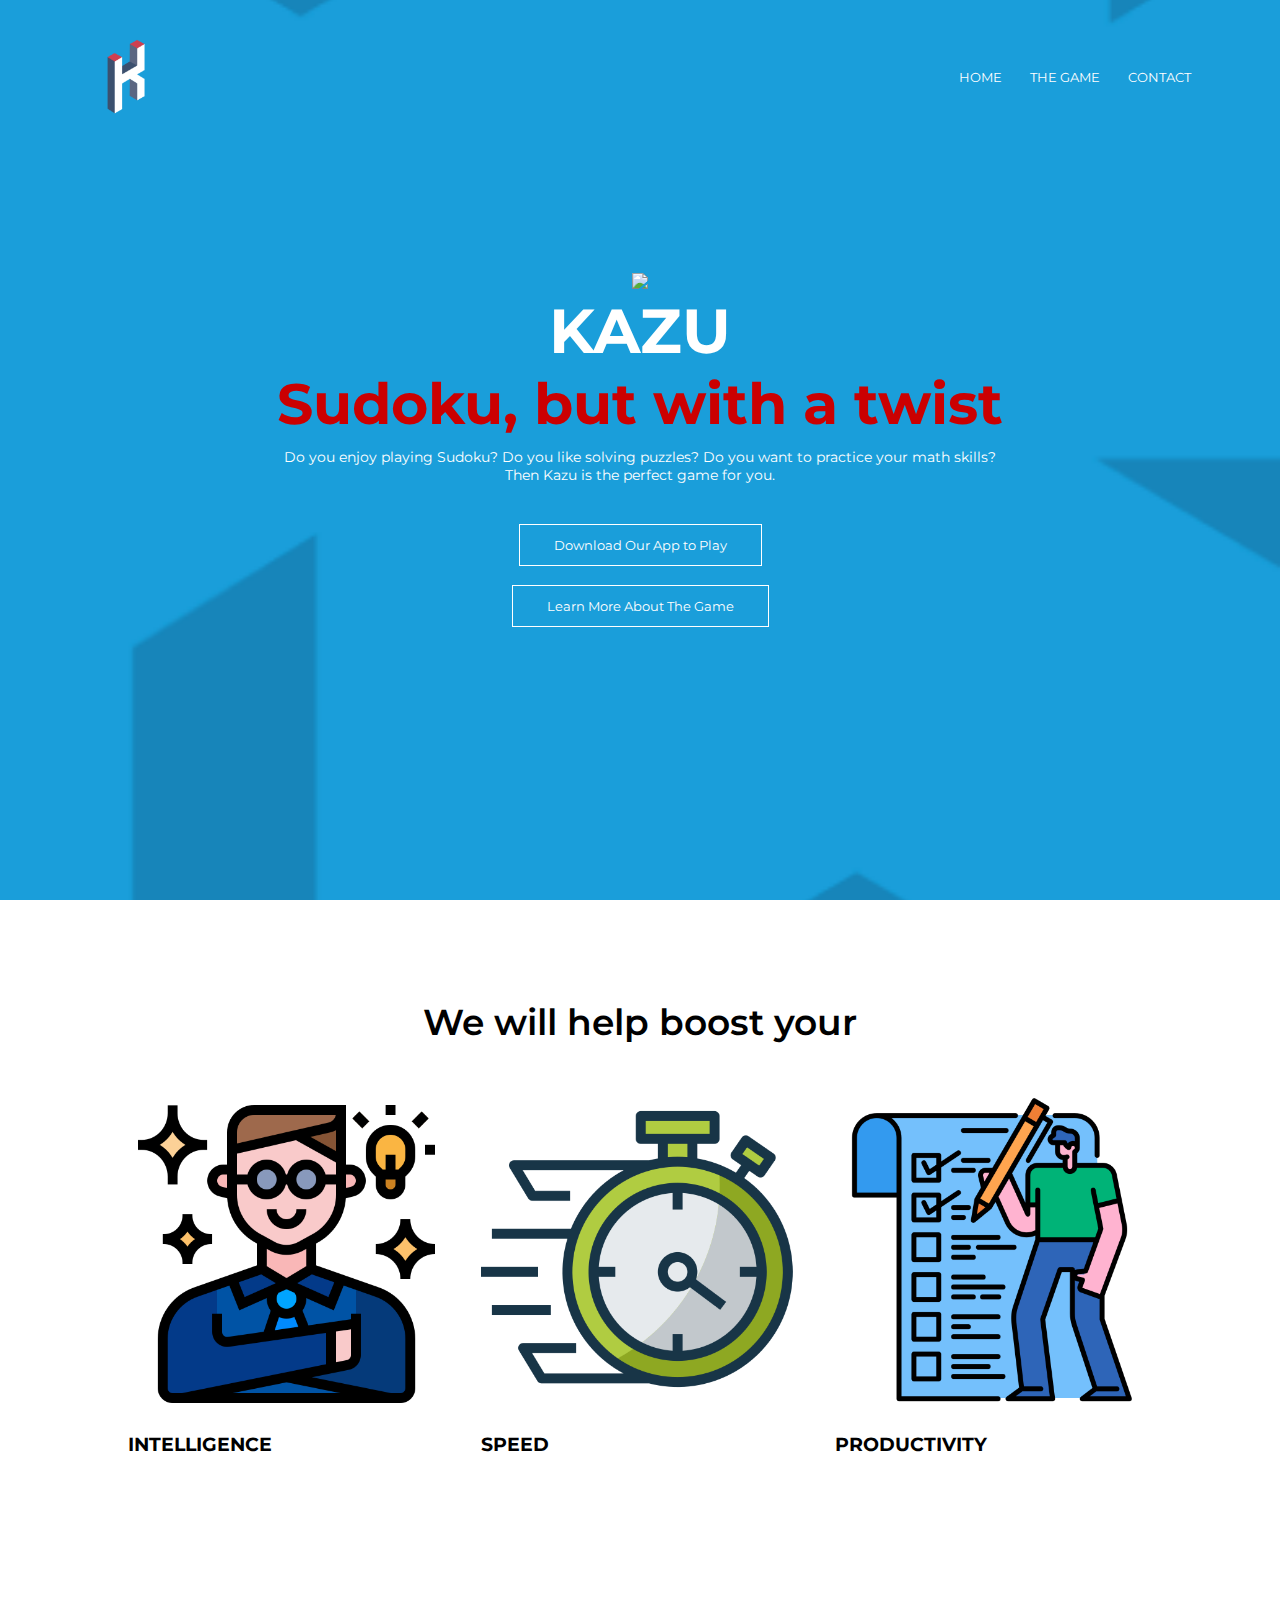
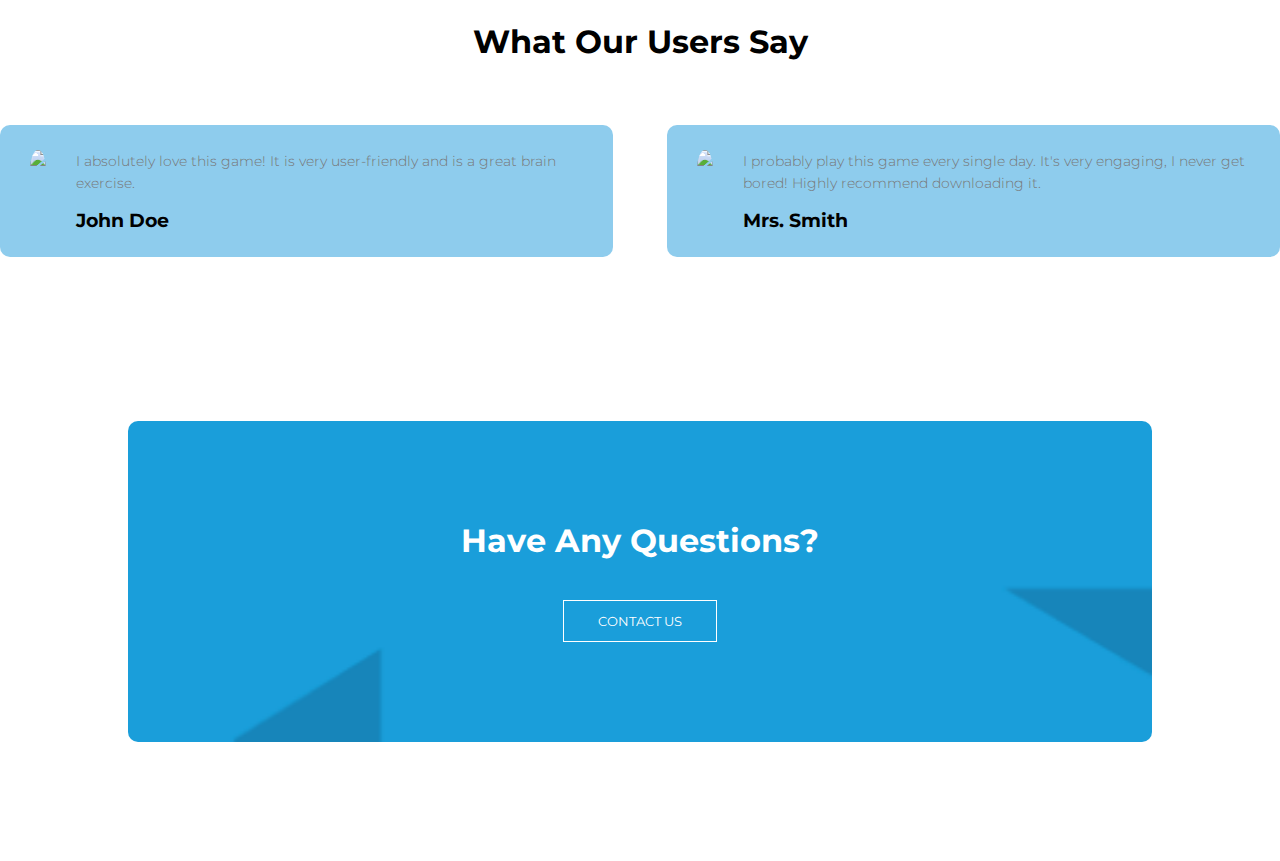
==== index.html @ 6d346124 "undebug" ====
<!DOCTYPE html>
<html>
  <head>
    <meta charset="UTF-8">
    <meta name="viewport" content="width=device-width, initial-scale=1.0">
    <link rel="stylesheet" href="style.css">
    <link rel="preconnect" href="https://fonts.googleapis.com">
    <link rel="preconnect" href="https://fonts.gstatic.com" crossorigin>
    <link rel="stylesheet" href="https://cdnjs.cloudflare.com/ajax/libs/font-awesome/5.15.1/css/all.min.css" integrity="sha512-+4zCK9k+qNFUR5X+cKL9EIR+ZOhtIloNl9GIKS57V1MyNsYpYcUrUeQc9vNfzsWfV28IaLL3i96P9sdNyeRssA==" crossorigin="anonymous" />
    <link rel="stylesheet" href="https://fonts.googleapis.com/css2?family=Montserrat:wght@100;300;400;600;900&display=swap">
    <link rel="stylesheet" href="https://cdnjs.cloudflare.com/ajax/libs/font-awesome/5.15.4/css/fontawesome.min.css" integrity="sha512-P9vJUXK+LyvAzj8otTOKzdfF1F3UYVl13+F8Fof8/2QNb8Twd6Vb+VD52I7+87tex9UXxnzPgWA3rH96RExA7A==" crossorigin="anonymous" referrerpolicy="no-referrer" />

    <style>
    /*Home Content - Intro*/
    .text-box {
      width: 90%;
      color: #fff;
      position: absolute;
      top: 50%;
      left: 50%;
      transform: translate(-50%, -50%);
      text-align: center;
    }

    /*Display*/
    .row{
      margin-top: 5%;
      display: flex;
      justify-content: space-between;
    }

    /*Home Content - Skills*/
    .skills {
      width: 80%;
      margin: auto;
      text-align: center;
      padding-top: 100px;
    }

    /*Home Content - Reviews*/
    .reviews {
      width: 80%
      margin: auto;
      padding-top: 100px;
      text-align: center;
    }

    /*Home Content - Questions*/
    .questions {
      margin: 100px auto;
      width:80%;
      /*background: #4B6B7D;*/
      background-image: url("images/background.png");
      background-position: center;
      background-size: cover;
      position: relative;
      border-radius: 10px;
      text-align: center;
      padding: 100px 0;
    }
    </style>

    <title>Home</title>
  </head>

  <body>
    <!--Header-->
    <section class="header">
      <!--Nav Bar-->
      <nav>
        <a href="index.html"><img src="images/logobusiness.png" width="100"></a>
        <div class="nav-links" id="navLinks">
          <i class="fas fa-times" onclick="hideMenu()"></i>
          <ul>
            <li><a href="index.html">HOME</a></li>
            <li><a href="services.html">THE GAME</a></li>
            <li><a href="contact.html">CONTACT</a></li>
          </ul>
        </div>
        <i class="fas fa-bars" onclick="showMenu()"></i>
      </nav>

      <!--Body-->
      <div class="text-box">
        <img src="images/mrzu.png" width=400>
        <h1>KAZU</h1>
        <h2>Sudoku, but with a twist</h2>
        <p> Do you enjoy playing Sudoku? Do you like solving puzzles? Do you want to practice your math skills? <br> Then Kazu is the perfect game for you.</p>
        <a href="contact.html" class="download-btn">Download Our App to Play</a>
        <br><br>
        <a href="services.html" class="download-btn">Learn More About The Game</a>
      </div>
    </section>

    <!--Skills you get from Kazu - Why Kazu-->
    <section class="skills">
      <h1>We will help boost your</h1>
      <div class="row">
        <div class="skills-col">
          <img src="images/leader.png">
          <h3>INTELLIGENCE</h3>
        </div>
        <div class="skills-col">
          <img src="images/quick.png">
          <h3>SPEED</h3>
        </div>
        <div class="skills-col">
          <img src="images/check.png">
          <h3>PRODUCTIVITY</h3>
        </div>
      </div>
    </section>

    <!--Reviews-->
    <section class="reviews">
      <h1>What Our Users Say</h1>
      <div class="row">
        <div class="reviews-col">
          <img src="images/profile.png">
          <div>
            <p>I absolutely love this game! It is very user-friendly and is a great brain exercise.</p>
            <h3>John Doe</h3>
            <i class="fas fa-star"></i>
            <i class="fas fa-star"></i>
            <i class="fas fa-star"></i>
            <i class="fas fa-star"></i>
            <i class="far fa-star"></i>
          </div>
        </div>
        <div class="reviews-col">
          <img src="images/profile.png">
          <div>
            <p>I probably play this game every single day. It's very engaging, I never get bored! Highly recommend downloading it.</p>
            <h3>Mrs. Smith</h3>
            <i class="fas fa-star"></i>
            <i class="fas fa-star"></i>
            <i class="fas fa-star"></i>
            <i class="fas fa-star"></i>
            <i class="fas fa-star-half-alt"></i>
          </div>
        </div>
      </div>
    </section>

    <!--Questions-->
    <section class="questions">
      <h1>Have Any Questions?</h1>
      <a href="contact.html" class="download-btn">CONTACT US</a>
    </section>

    <!--Footer-->
    <section class="footer">
      <div class="social">
          <a href="#"><i class="fab fa-facebook fa-2x"></i></a>
          <a href="#"><i class="fab fa-instagram fa-2x"></i></a>
          <a href="#"><i class="fab fa-twitter fa-2x"></i></a>
      </div>
    </section>


    <!--JavaScript for toggle menu -->
    <script>
      var navLinks = document.getElementById("navLinks");

      //function to make nav menu appear on PHONE
      function showMenu(){
        navLinks.style.right = "0px";
      }
      //function to make nav menu disappear on PHONE
      function hideMenu(){
        navLinks.style.right = "-200px";
      }
    </script>
  </body>
</html>
---- style.css ----
nav .fas{
  display: none;
}

.reviews-col .fas {
  color: #CB0001;
}
.reviews-col .far {
  color: #CB0001;
}


*{
  margin: 0;
  padding: 0;
  font-family: 'Montserrat', sans-serif;
}

.header {
  min-height: 100vh;
  width: 100%;
  background-image: url("images/background.png");
  background-position: center;
  background-size: cover;
  position: relative;
}

/*NAVBAR*/
nav {
  display: flex;
  padding: 2% 6%;
  justify-content: space-between;
  align-items: center;
}
.nav-links {
  flex: 1;
  text-align: right;
}
.nav-links ul li {
  list-style: none;
  display: inline-block;
  padding: 8px 12px;
  position: relative;
}
.nav-links ul li a {
  color: #fff;
  text-decoration: none;
  font-size: 13px;
}
.nav-links ul li::after {
  content: '';
  width: 0%;
  height: 2px;
  background: #CB0001;
  display: block;
  margin: auto;
  transition: 0.5s;
}
.nav-links ul li:hover::after{
  width: 100%;
}

/*NAVBAR - Responsiveness - Mobile Friendly*/
@media(max-width: 700px){
  .text-box h1 {
    font-size: 20px;
  }
  .text-box h2 {
    font-size: 14px;
  }
  .nav-links ul li {
    display: block;
  }
  .nav-links {
    position: fixed;
    background: #CB0001;
    height: 100vh;
    width: 200px;
    top: 0;
    right: -200px;
    text-align: left;
    z-index: 2;
    transition: 0.5s;
  }
  nav .fas{
    display: block;
    color: #fff;
    margin: 10px;
    font-size: 22px;
    cursor: pointer;
  }
  .nav-links ul {
    padding: 30px;
  }
}


/*FOOTER*/
.footer .social a {
  margin: 0 10px;
}

.fa-github:hover {
  color: #000000;
}

.fa-facebook:hover {
  color: #1773EA;
}

.fa-instagram:hover {
  color: #B32E87;
}

.fa-twitter:hover {
  color: #1C9CEA;
}

/*Common Display*/
.row{
  margin-top: 5%;
  display: flex;
  justify-content: space-between;
}
/*Common Display - Responsiveness - Mobile Friendly*/
@media(max-width: 700px){
  .row {
    flex-direction: column;
  }
}


/*HOME Content - Intro Details*/
.text-box h1 {
  font-size: 62px;
  text-transform: uppercase;
}

.text-box h2 {
  font-size: 57px;
  color: #CB0001;
}

.text-box p {
  margin: 10px 0 40px;
  font-size: 14px;
  color: #fff;
}

.download-btn {
  display: inline-block;
  text-decoration: none;
  color: #fff;
  border: 1px solid #fff;
  padding: 12px 34px;
  font-size: 13px;
  background: transparent;
  position: relative;
  cursor: pointer;
}
.download-btn:hover {
  border: 1px solid #CB0001;
  background: #CB0001;
  transition: 1s;
}

/*HOME Content - Skills Details*/
.skills h1{
  font-size: 36px;
  font-weight: 600;
}
.skills-col {
  flex-basis: 31%;
  border-radius: 10px;
  margin-bottom: 5%;
  text-align: left;
}
.skills-col img {
  width: 100%;
  border-radius: 10px;
}
.skills-col h3 {
  margin-top: 16px;
  margin-bottom: 15px;
  text-align: left;
}

/*HOME Content - Reviews Details*/
.reviews-col {
  flex-basis: 44%;
  border-radius: 10px;
  margin-bottom: 5%;
  text-align: left;
  background: #8ECCED;
  padding: 25px;
  cursor: pointer;
  display: flex;
}
.reviews-col img {
  height: 40px;
  margin-left: 5px;
  margin-right: 30px;
  border-radius: 50%;
}
.reviews-col p {
  color: #777;
  font-size: 14px;
  font-weight: 300;
  line-height: 22px;
  padding: 0;
}
.reviews-col h3 {
  margin-top: 15px;
  text-align: left;
}

/*HOME Content - Questions Details*/
.questions h1 {
  color: #fff;
  margin-bottom: 40px;
  padding: 0;
}

/*HOME Content - Responsiveness - Mobile Friendly*/
@media(max-width: 700px){
  .reviews-col img {
    margin-left: 0px;
    margin-right: 15px;
  }
  .questions h1 {
    font-size: 24px;
  }
}


/*CONTACT Content - Info Details*/
.contact-col {
  flex-basis: 48%;
  margin-bottom: 30px;
}
.contact-col div {
  display: flex;
  align-items: center;
  margin-bottom: 40px;
}
.contact-col .fas {
  font-size: 28px;
  color: #CB0001;
  margin: 10px;
  margin-right: 30px;
}
.contact-col div p {
  color: #D3D3D3;
  padding: 0;
}
.contact-col div h5 {
  font-size: 20px;
  margin-bottom: 5px;
  color: #fff;
  font-weight: 400;
}
.contact-col input, .contact-col textarea {
  width: 100%;
  padding:15px;
  margin-bottom: 17px;
  outline: none;
  border: 1px solid #ccc;
  box-sizing: border-box;
}


/* The Game - Stats */
.stats-col {
  flex-basis: 31%;
  border-radius: 10px;
  margin-bottom: 5%;
  text-align: left;
}
.stats-col img {
  width: 50%;
  border-radius: 10px;
}
.stats-col h2 {
  margin-top: 16px;
  margin-bottom: 15px;
  text-align: left;
}
.stats-col h3 {
  margin-top: 13px;
  margin-bottom: 12px;
  text-align: left;
}

/*The Game - Preview*/
.preview .puzzle img{
  height: 200px;
  margin-left: auto;
  margin-right: auto;
  border-radius: 100%;
}
.preview-col{
    flex-basis: 32%;
    border-radius: 10px;
    margin-bottom: 30px;
    position: relative;
    overflow: hidden;
}
.preview-col img{
    width: 100%;
}

.layer{
    background: transparent;
    height: 100%;
    width: 100%;
    top: 0;
    left: 0;
    position: absolute;
    transition: .5s;
}
.layer:hover{
    background: rgba(226, 0, 0, 0.7);
}
.layer h3{
    width: 100%;
    font-weight: 500;
    color: #fff;
    font-size: 26px;
    bottom: 0;
    left: 50%;
    transform: translateX(-50%);
    position: absolute;
    opacity: 0;
    transition: .5s;
}
.layer:hover h3{
    bottom: 49%;
    opacity: 1;
}
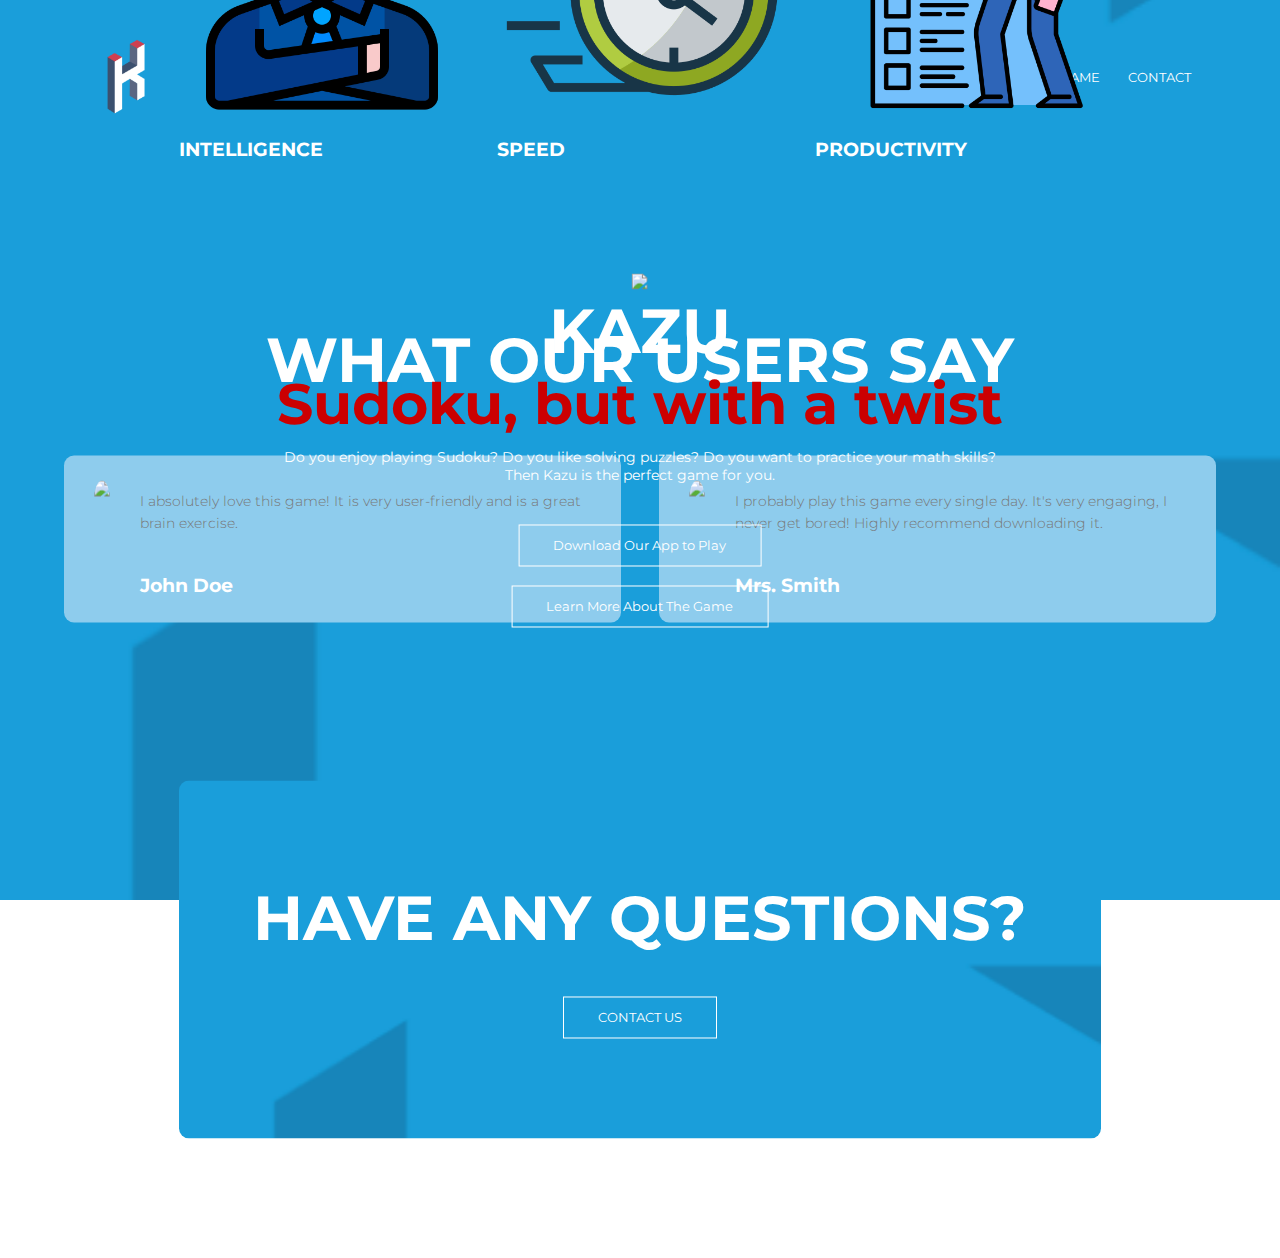
==== commit f2410b9e: "test" ====
--- a/index.html
+++ b/index.html
@@ -80,7 +80,7 @@
         <i class="fas fa-bars" onclick="showMenu()"></i>
       </nav>
 
-      <!--Body-->
+    <section class="text-box">
       <div class="text-box">
         <img src="images/mrzu.png" width=400>
         <h1>KAZU</h1>
@@ -90,8 +90,8 @@
         <br><br>
         <a href="services.html" class="download-btn">Learn More About The Game</a>
       </div>
-    </section>
 
+    <!--Body-->
     <!--Skills you get from Kazu - Why Kazu-->
     <section class="skills">
       <h1>We will help boost your</h1>
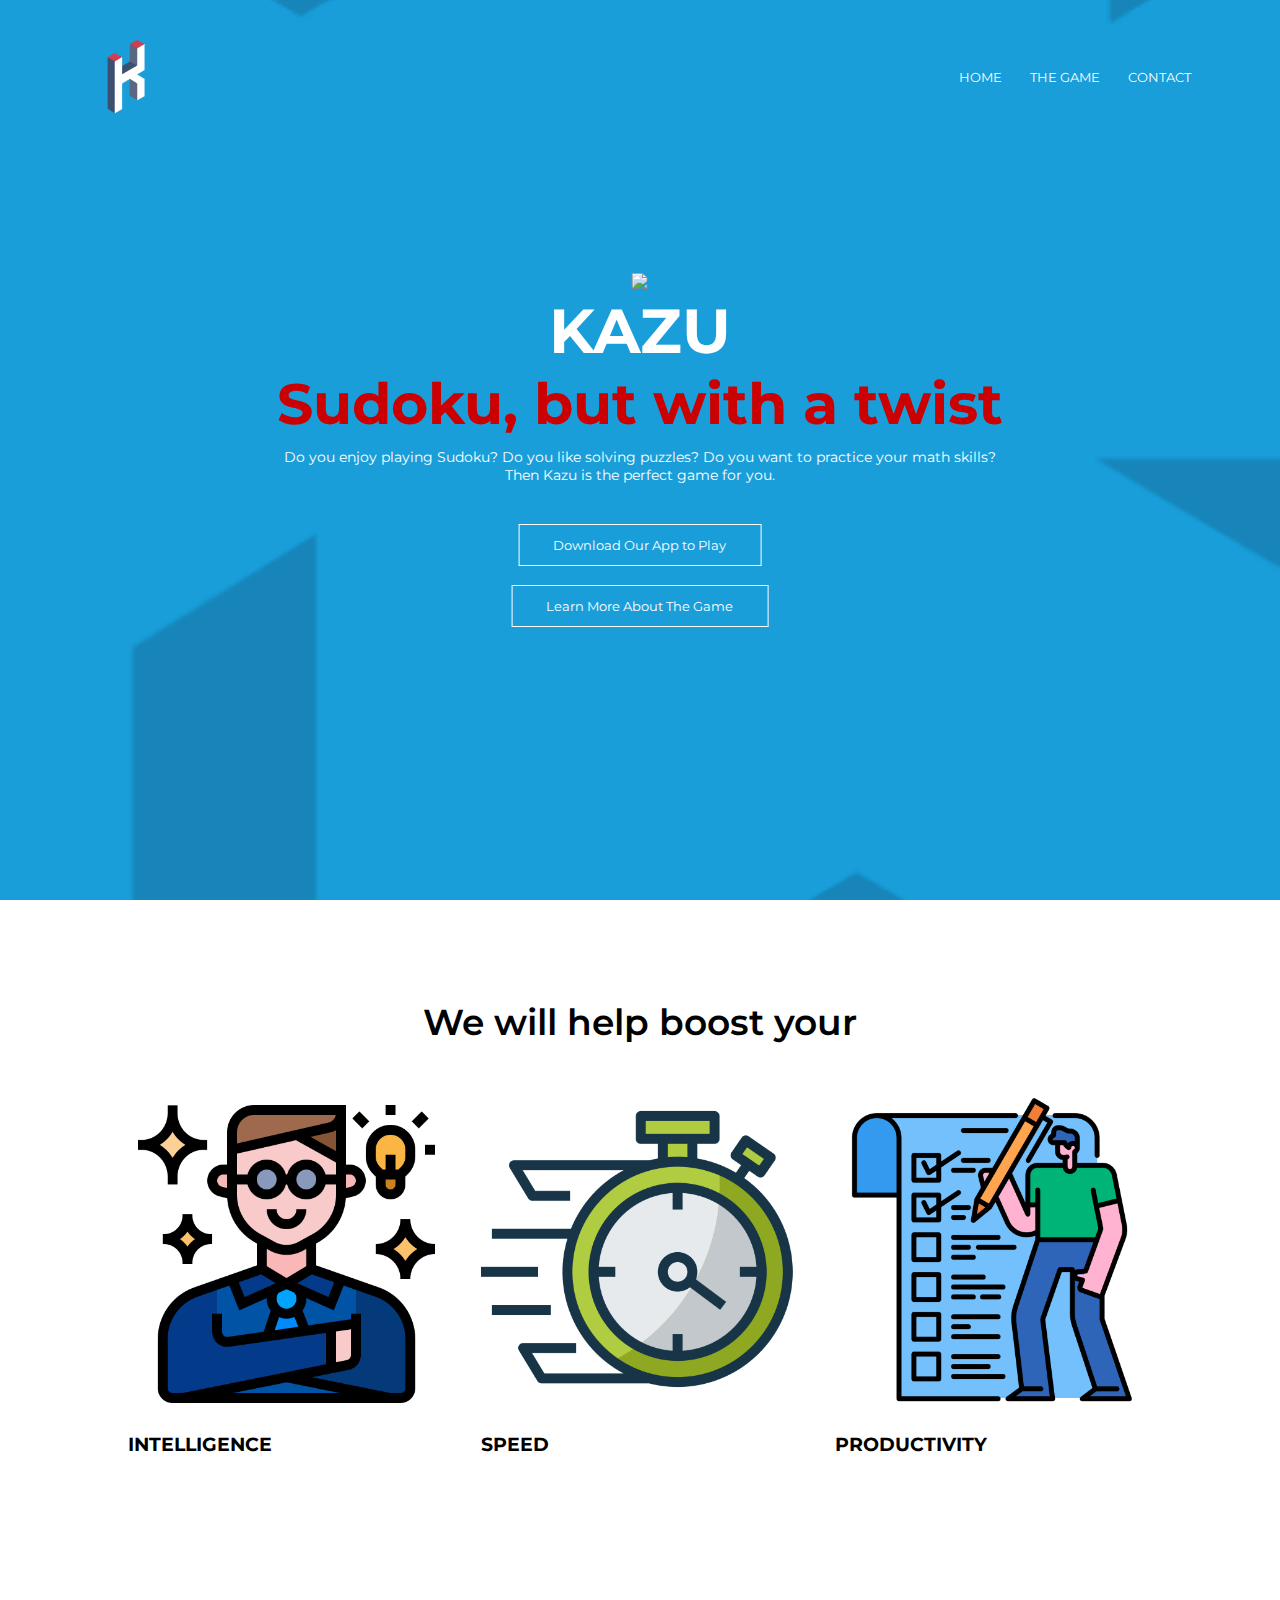
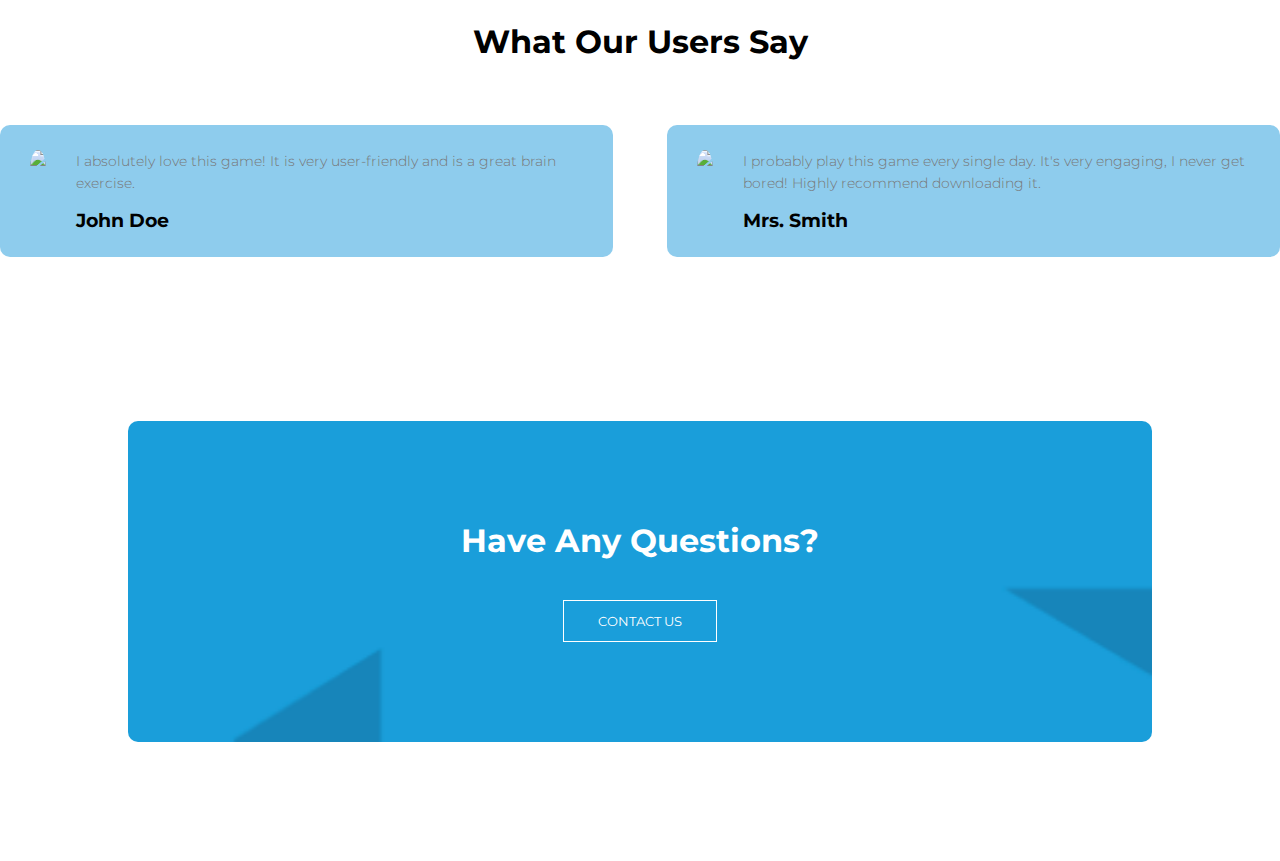
==== commit 59eed468: "nav" ====
--- a/index.html
+++ b/index.html
@@ -80,7 +80,7 @@
         <i class="fas fa-bars" onclick="showMenu()"></i>
       </nav>
 
-    <section class="text-box">
+    <div class="text-box">
       <div class="text-box">
         <img src="images/mrzu.png" width=400>
         <h1>KAZU</h1>
@@ -90,6 +90,8 @@
         <br><br>
         <a href="services.html" class="download-btn">Learn More About The Game</a>
       </div>
+    </div>
+    </section>
 
     <!--Body-->
     <!--Skills you get from Kazu - Why Kazu-->
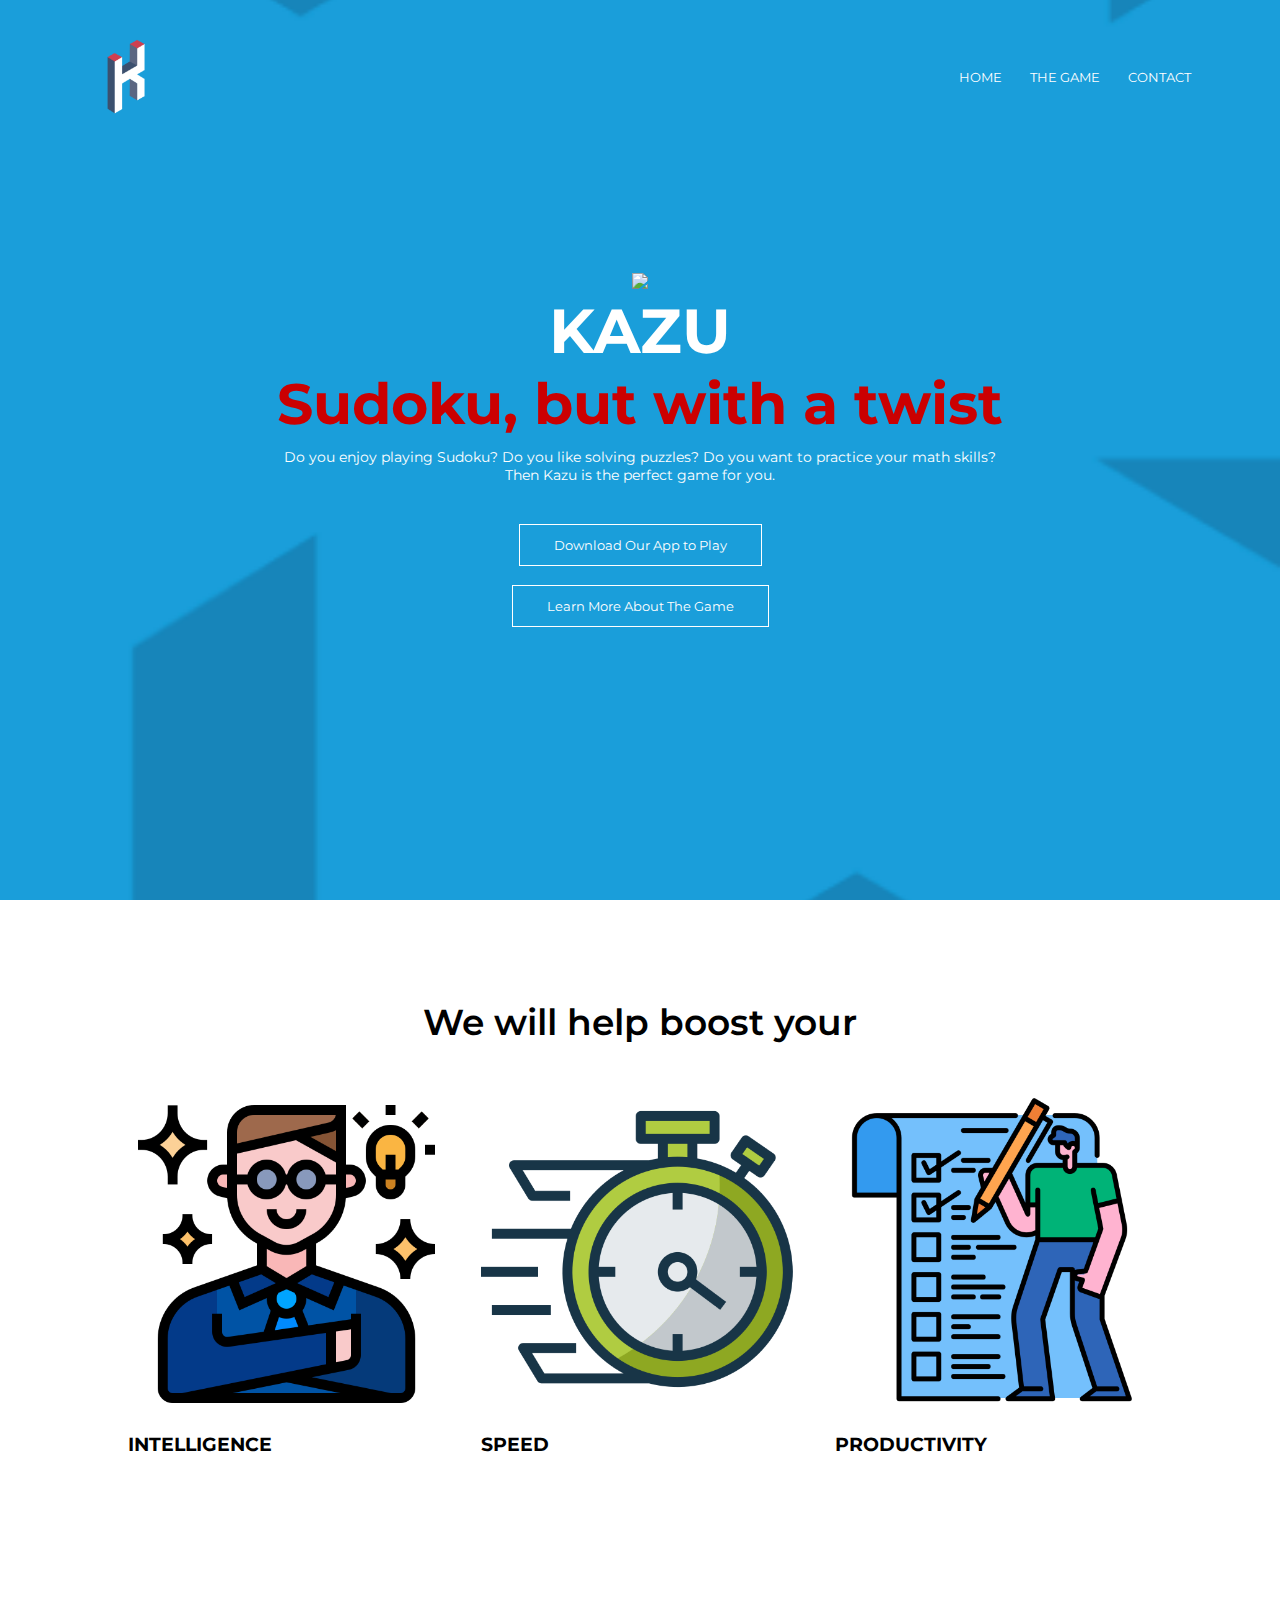
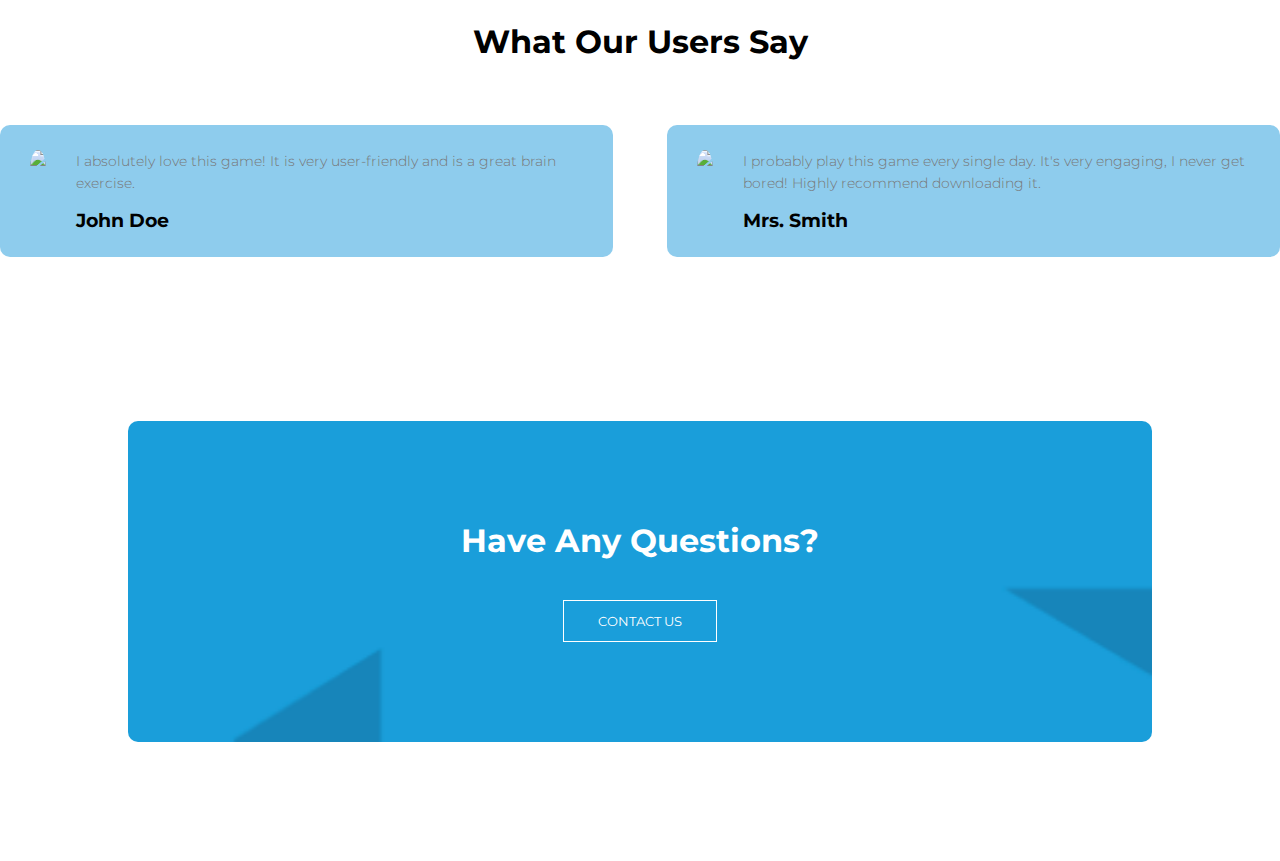
==== commit 527637eb: "nav" ====
--- a/index.html
+++ b/index.html
@@ -11,23 +11,6 @@
     <link rel="stylesheet" href="https://cdnjs.cloudflare.com/ajax/libs/font-awesome/5.15.4/css/fontawesome.min.css" integrity="sha512-P9vJUXK+LyvAzj8otTOKzdfF1F3UYVl13+F8Fof8/2QNb8Twd6Vb+VD52I7+87tex9UXxnzPgWA3rH96RExA7A==" crossorigin="anonymous" referrerpolicy="no-referrer" />
 
     <style>
-    /*Home Content - Intro*/
-    .text-box {
-      width: 90%;
-      color: #fff;
-      position: absolute;
-      top: 50%;
-      left: 50%;
-      transform: translate(-50%, -50%);
-      text-align: center;
-    }
-
-    /*Display*/
-    .row{
-      margin-top: 5%;
-      display: flex;
-      justify-content: space-between;
-    }
 
     /*Home Content - Skills*/
     .skills {
@@ -80,7 +63,6 @@
         <i class="fas fa-bars" onclick="showMenu()"></i>
       </nav>
 
-    <div class="text-box">
       <div class="text-box">
         <img src="images/mrzu.png" width=400>
         <h1>KAZU</h1>
@@ -89,9 +71,8 @@
         <a href="contact.html" class="download-btn">Download Our App to Play</a>
         <br><br>
         <a href="services.html" class="download-btn">Learn More About The Game</a>
-      </div>
-    </div>
-    </section>
+       </div>
+  </section>
 
     <!--Body-->
     <!--Skills you get from Kazu - Why Kazu-->
--- a/style.css
+++ b/style.css
@@ -92,6 +92,15 @@
   .nav-links ul {
     padding: 30px;
   }
+}
+.text-box {
+  width: 90%;
+  color: #fff;
+  position: absolute;
+  top: 50%;
+  left: 50%;
+  transform: translate(-50%, -50%);
+  text-align: center;
 }
 
 
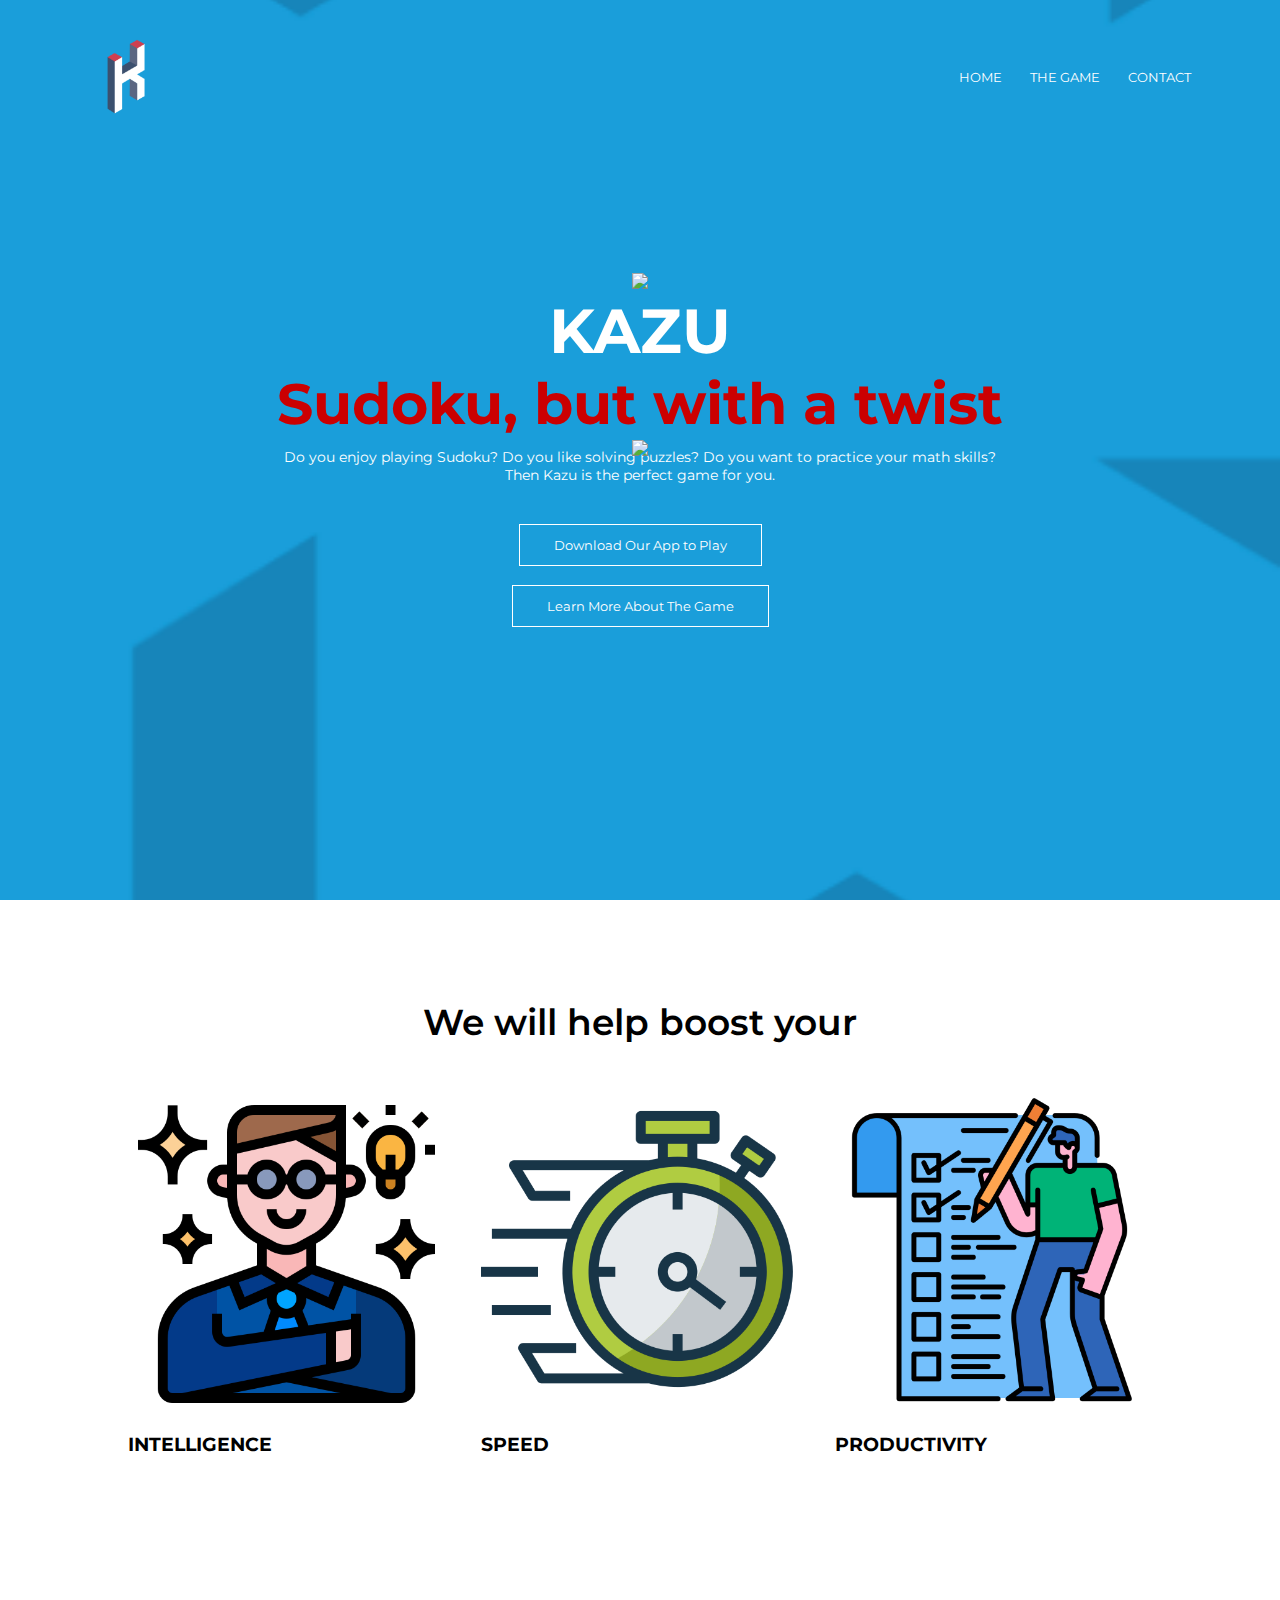
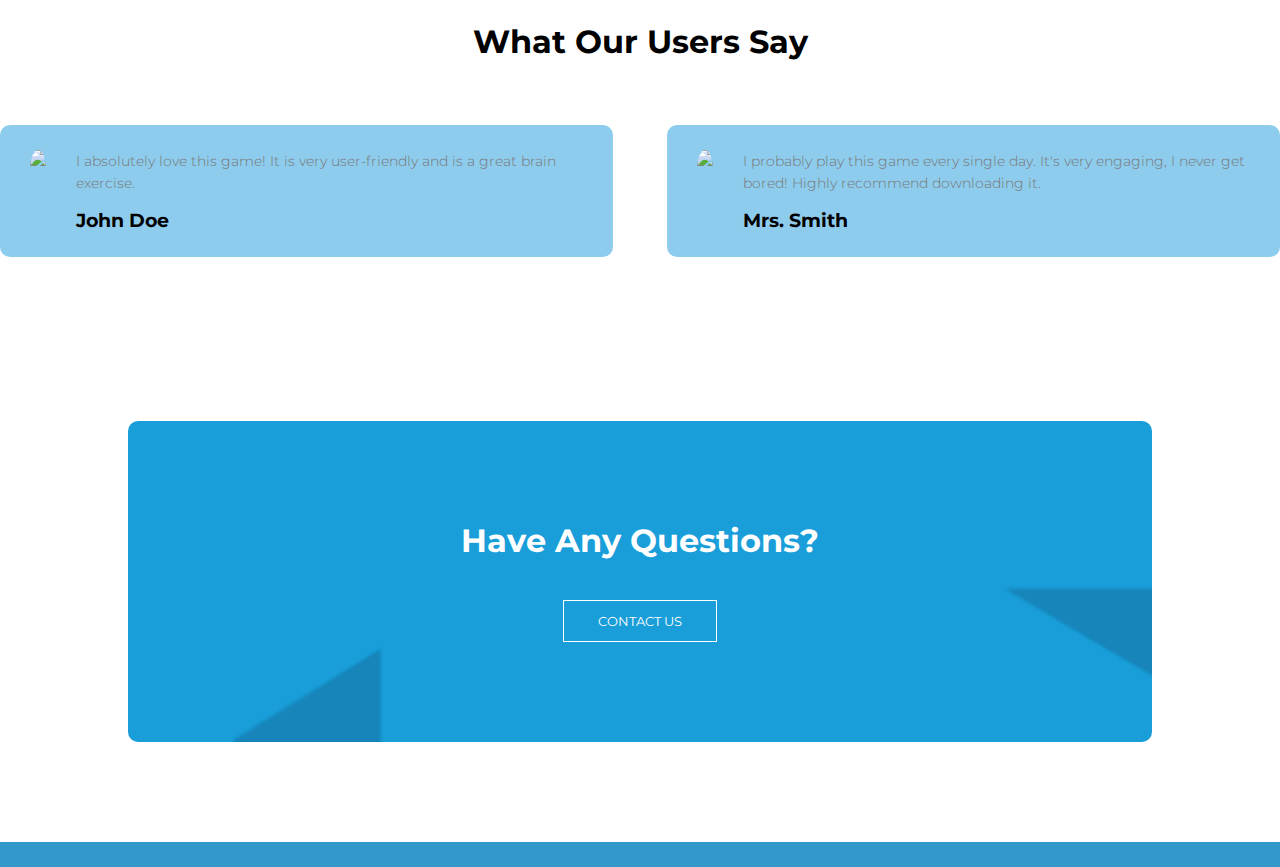
==== commit baa5f447: "footer" ====
--- a/index.html
+++ b/index.html
@@ -133,11 +133,16 @@
 
     <!--Footer-->
     <section class="footer">
-      <div class="social">
+      <footer>
+        <div class="text-box">
+          <img src="images/puzzle.png" width=400>
+        </div>
+        <div class="social">
           <a href="#"><i class="fab fa-facebook fa-2x"></i></a>
           <a href="#"><i class="fab fa-instagram fa-2x"></i></a>
           <a href="#"><i class="fab fa-twitter fa-2x"></i></a>
-      </div>
+        </div>
+      </footer>
     </section>
 
 
--- a/style.css
+++ b/style.css
@@ -105,6 +105,12 @@
 
 
 /*FOOTER*/
+footer {
+  text-align: center;
+  padding: 3px;
+  background-color: #3399cc;
+  color: #fff;
+}
 .footer .social a {
   margin: 0 10px;
 }
@@ -259,13 +265,13 @@
   margin-right: 30px;
 }
 .contact-col div p {
-  color: #D3D3D3;
+  color: #10538F;
   padding: 0;
 }
 .contact-col div h5 {
   font-size: 20px;
   margin-bottom: 5px;
-  color: #fff;
+  color: #000000;
   font-weight: 400;
 }
 .contact-col input, .contact-col textarea {
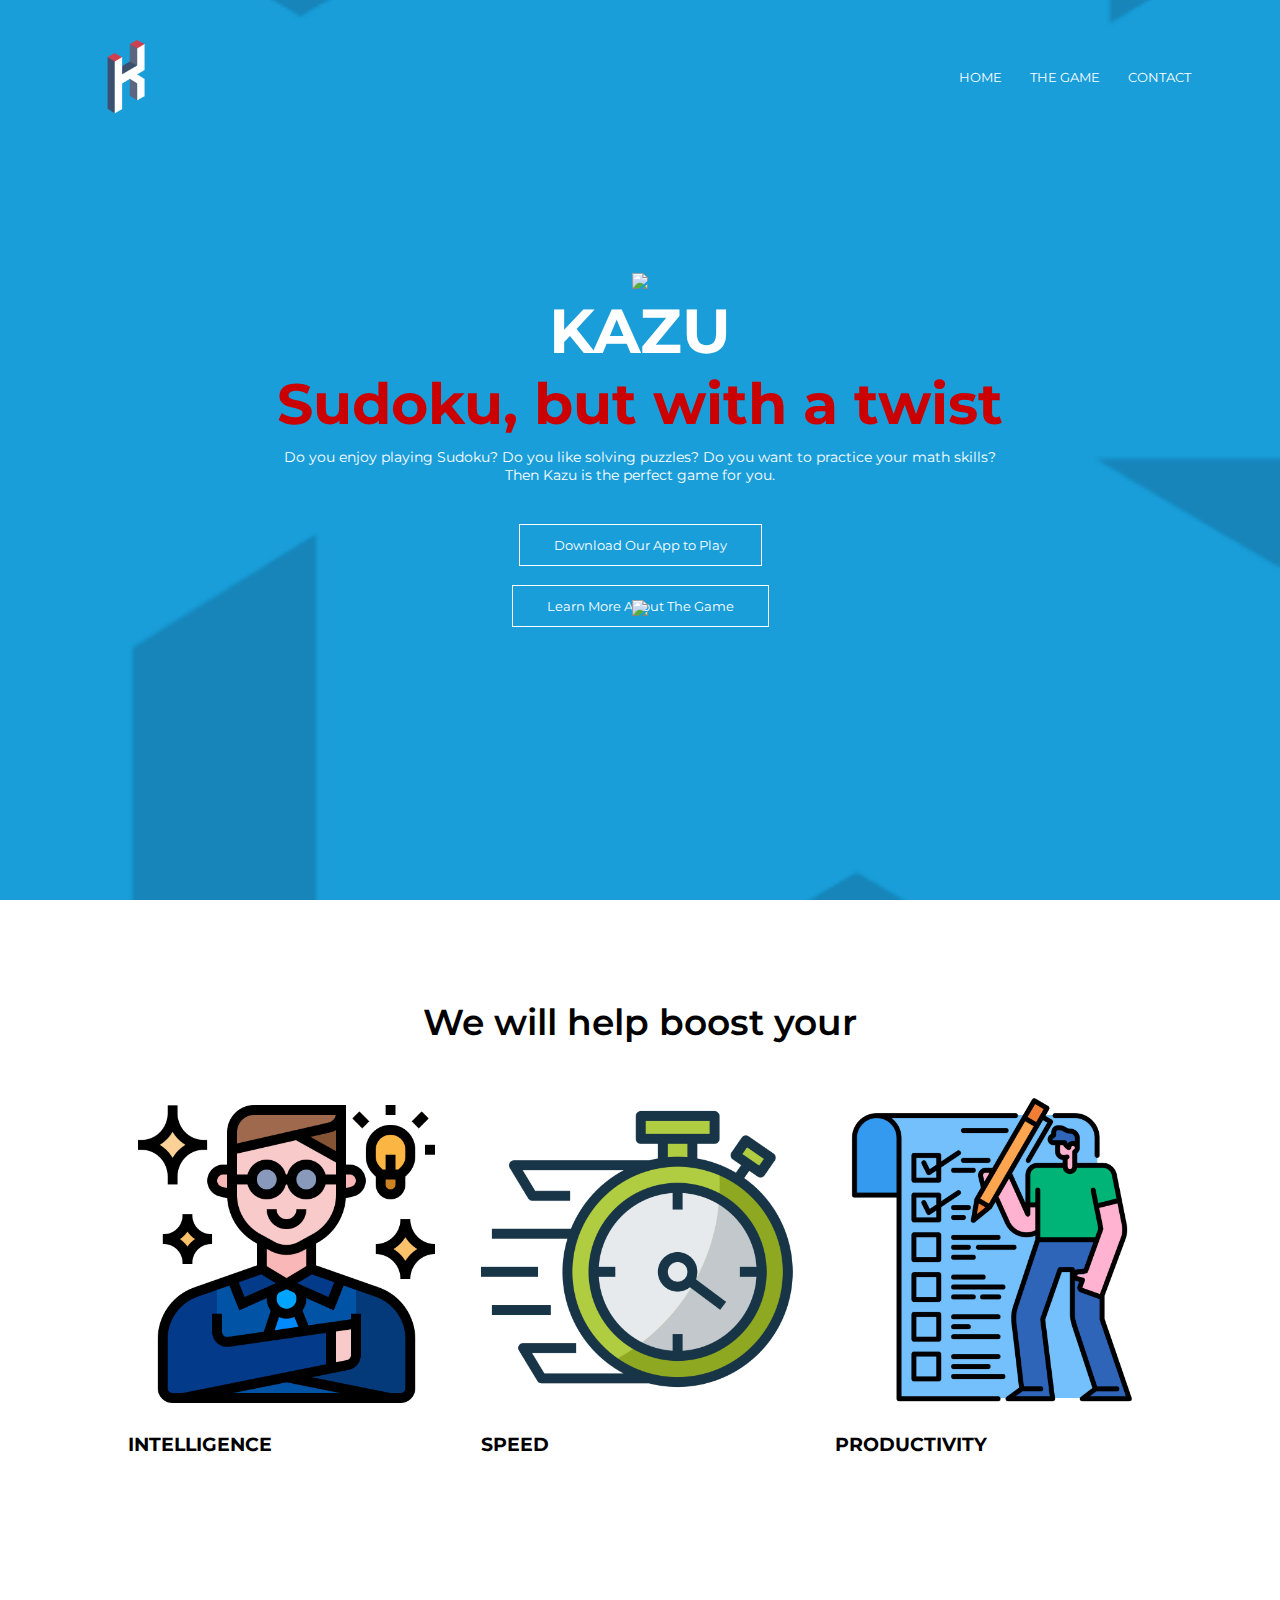
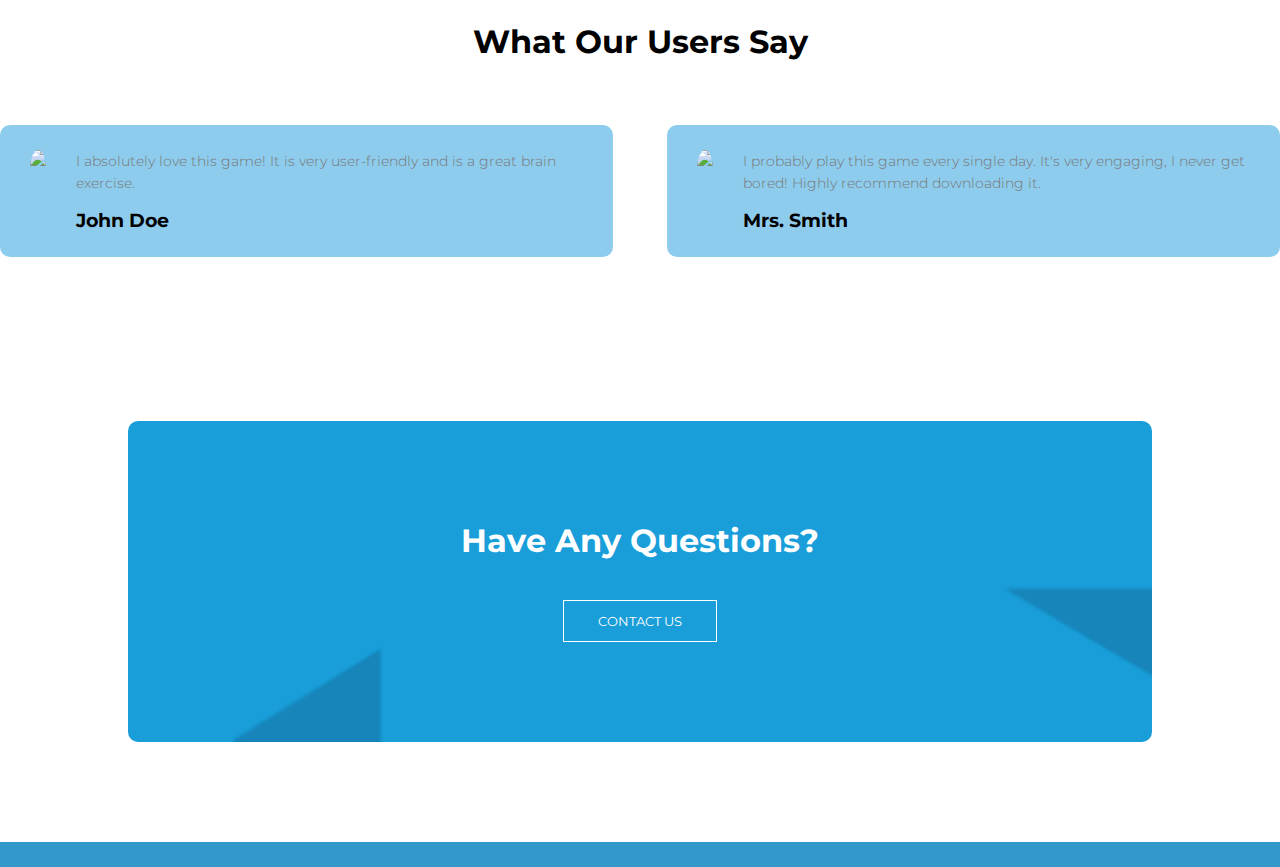
==== commit 0cd0369e: "footer" ====
--- a/index.html
+++ b/index.html
@@ -134,7 +134,7 @@
     <!--Footer-->
     <section class="footer">
       <footer>
-        <div class="text-box">
+        <div class="img-box">
           <img src="images/puzzle.png" width=400>
         </div>
         <div class="social">
--- a/style.css
+++ b/style.css
@@ -102,50 +102,6 @@
   transform: translate(-50%, -50%);
   text-align: center;
 }
-
-
-/*FOOTER*/
-footer {
-  text-align: center;
-  padding: 3px;
-  background-color: #3399cc;
-  color: #fff;
-}
-.footer .social a {
-  margin: 0 10px;
-}
-
-.fa-github:hover {
-  color: #000000;
-}
-
-.fa-facebook:hover {
-  color: #1773EA;
-}
-
-.fa-instagram:hover {
-  color: #B32E87;
-}
-
-.fa-twitter:hover {
-  color: #1C9CEA;
-}
-
-/*Common Display*/
-.row{
-  margin-top: 5%;
-  display: flex;
-  justify-content: space-between;
-}
-/*Common Display - Responsiveness - Mobile Friendly*/
-@media(max-width: 700px){
-  .row {
-    flex-direction: column;
-  }
-}
-
-
-/*HOME Content - Intro Details*/
 .text-box h1 {
   font-size: 62px;
   text-transform: uppercase;
@@ -178,6 +134,58 @@
   background: #CB0001;
   transition: 1s;
 }
+
+
+/*FOOTER*/
+footer {
+  text-align: center;
+  padding: 3px;
+  background-color: #3399cc;
+  color: #fff;
+}
+.footer .social a {
+  margin: 0 10px;
+}
+
+.fa-github:hover {
+  color: #000000;
+}
+
+.fa-facebook:hover {
+  color: #1773EA;
+}
+
+.fa-instagram:hover {
+  color: #B32E87;
+}
+
+.fa-twitter:hover {
+  color: #1C9CEA;
+}
+.img-box{
+  width: 90%;
+  color: #fff;
+  position: absolute;
+  bottom: 30%;
+  left: 50%;
+  transform: translate(-50%, -50%);
+  text-align: center;
+}
+
+/*Common Display*/
+.row{
+  margin-top: 5%;
+  display: flex;
+  justify-content: space-between;
+}
+/*Common Display - Responsiveness - Mobile Friendly*/
+@media(max-width: 700px){
+  .row {
+    flex-direction: column;
+  }
+}
+
+
 
 /*HOME Content - Skills Details*/
 .skills h1{
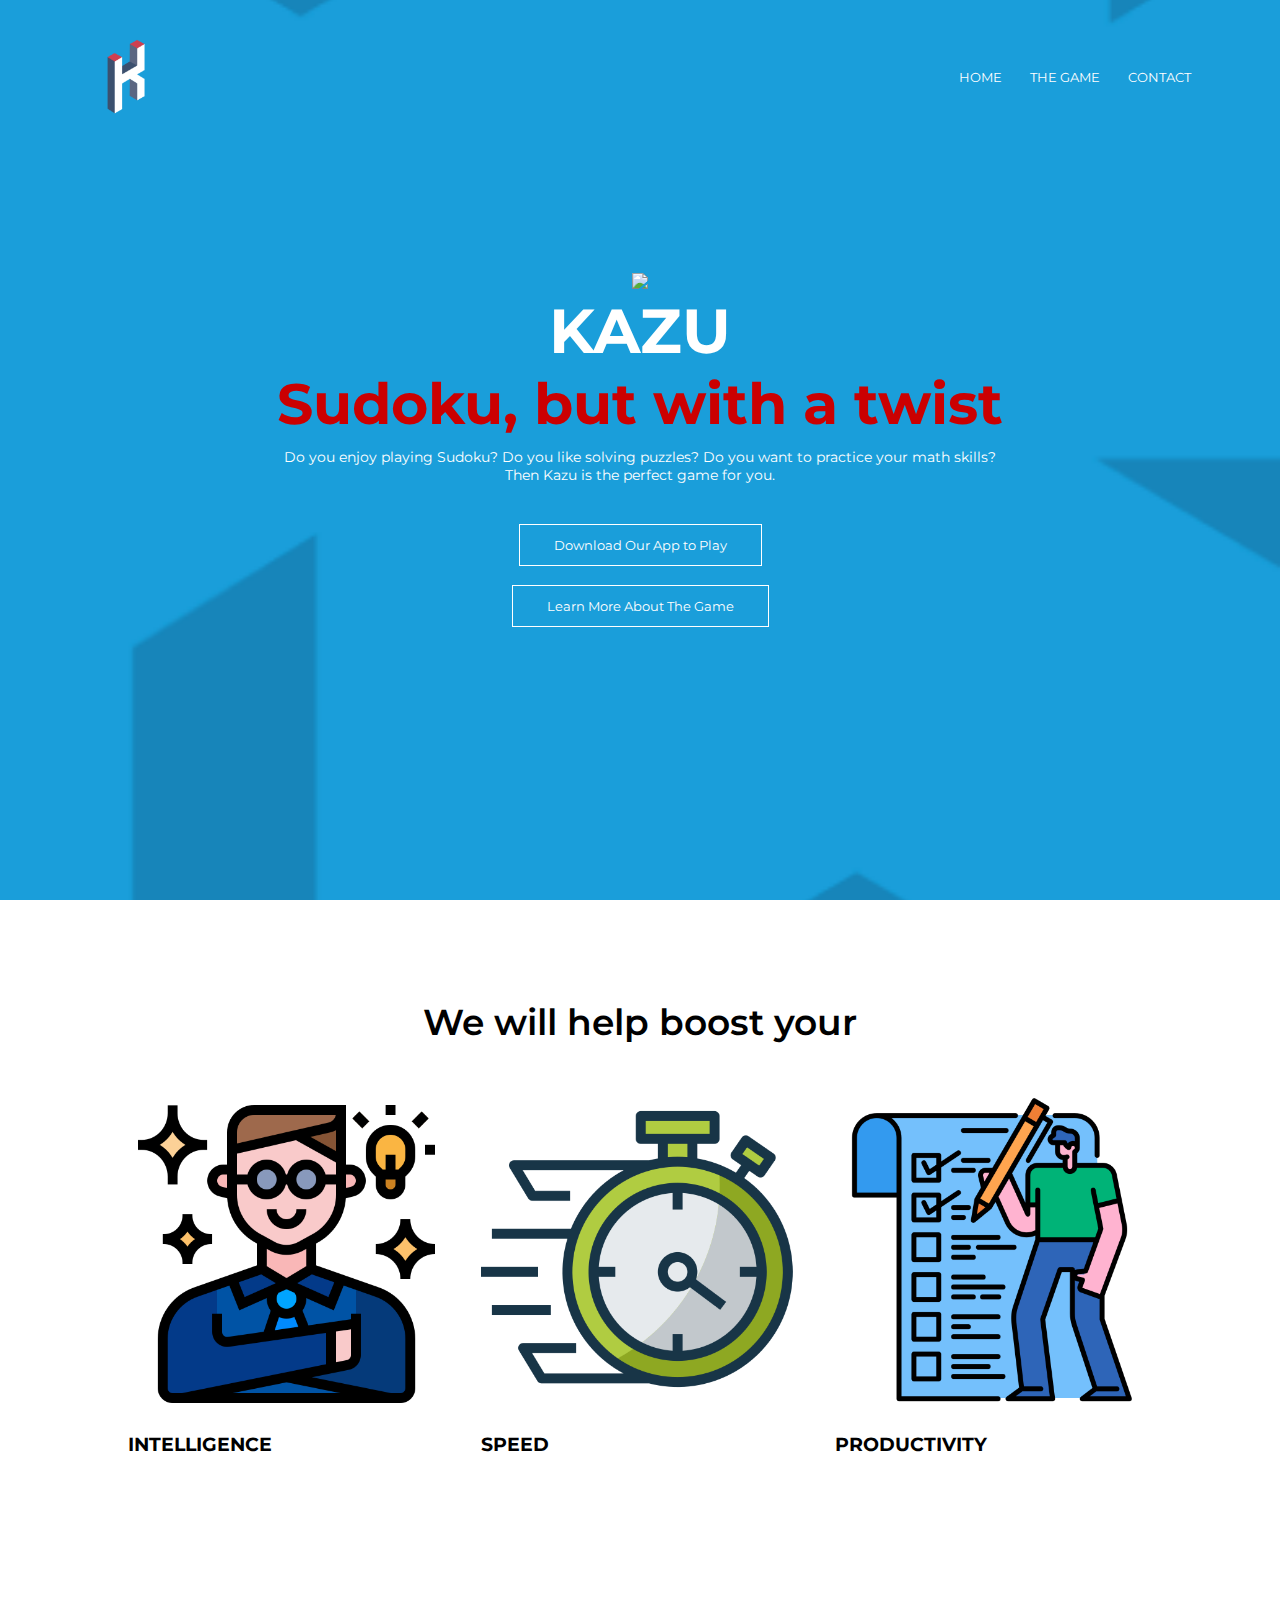
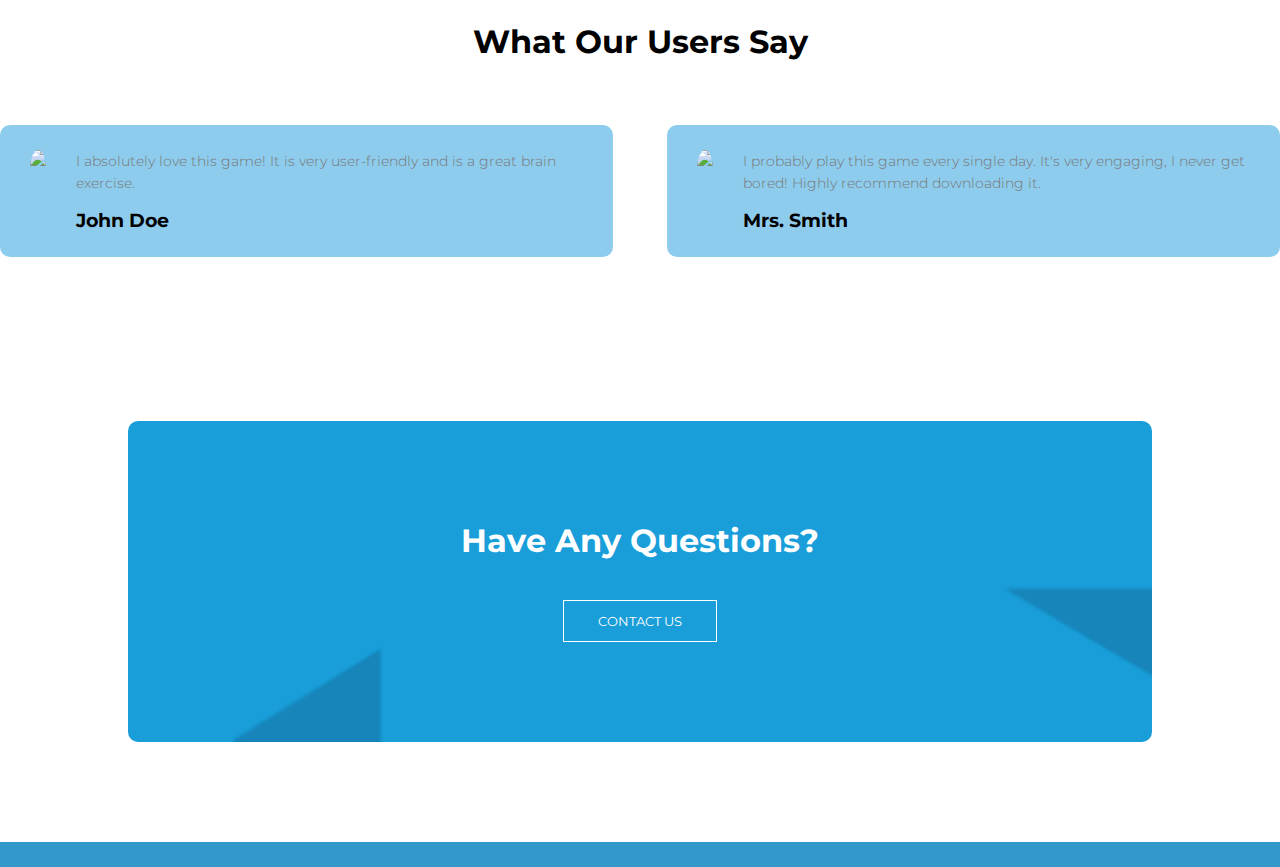
==== commit 24554188: "final" ====
--- a/index.html
+++ b/index.html
@@ -134,9 +134,6 @@
     <!--Footer-->
     <section class="footer">
       <footer>
-        <div class="img-box">
-          <img src="images/puzzle.png" width=400>
-        </div>
         <div class="social">
           <a href="#"><i class="fab fa-facebook fa-2x"></i></a>
           <a href="#"><i class="fab fa-instagram fa-2x"></i></a>
--- a/style.css
+++ b/style.css
@@ -161,15 +161,6 @@
 
 .fa-twitter:hover {
   color: #1C9CEA;
-}
-.img-box{
-  width: 90%;
-  color: #fff;
-  position: absolute;
-  bottom: 30%;
-  left: 50%;
-  transform: translate(-50%, -50%);
-  text-align: center;
 }
 
 /*Common Display*/
